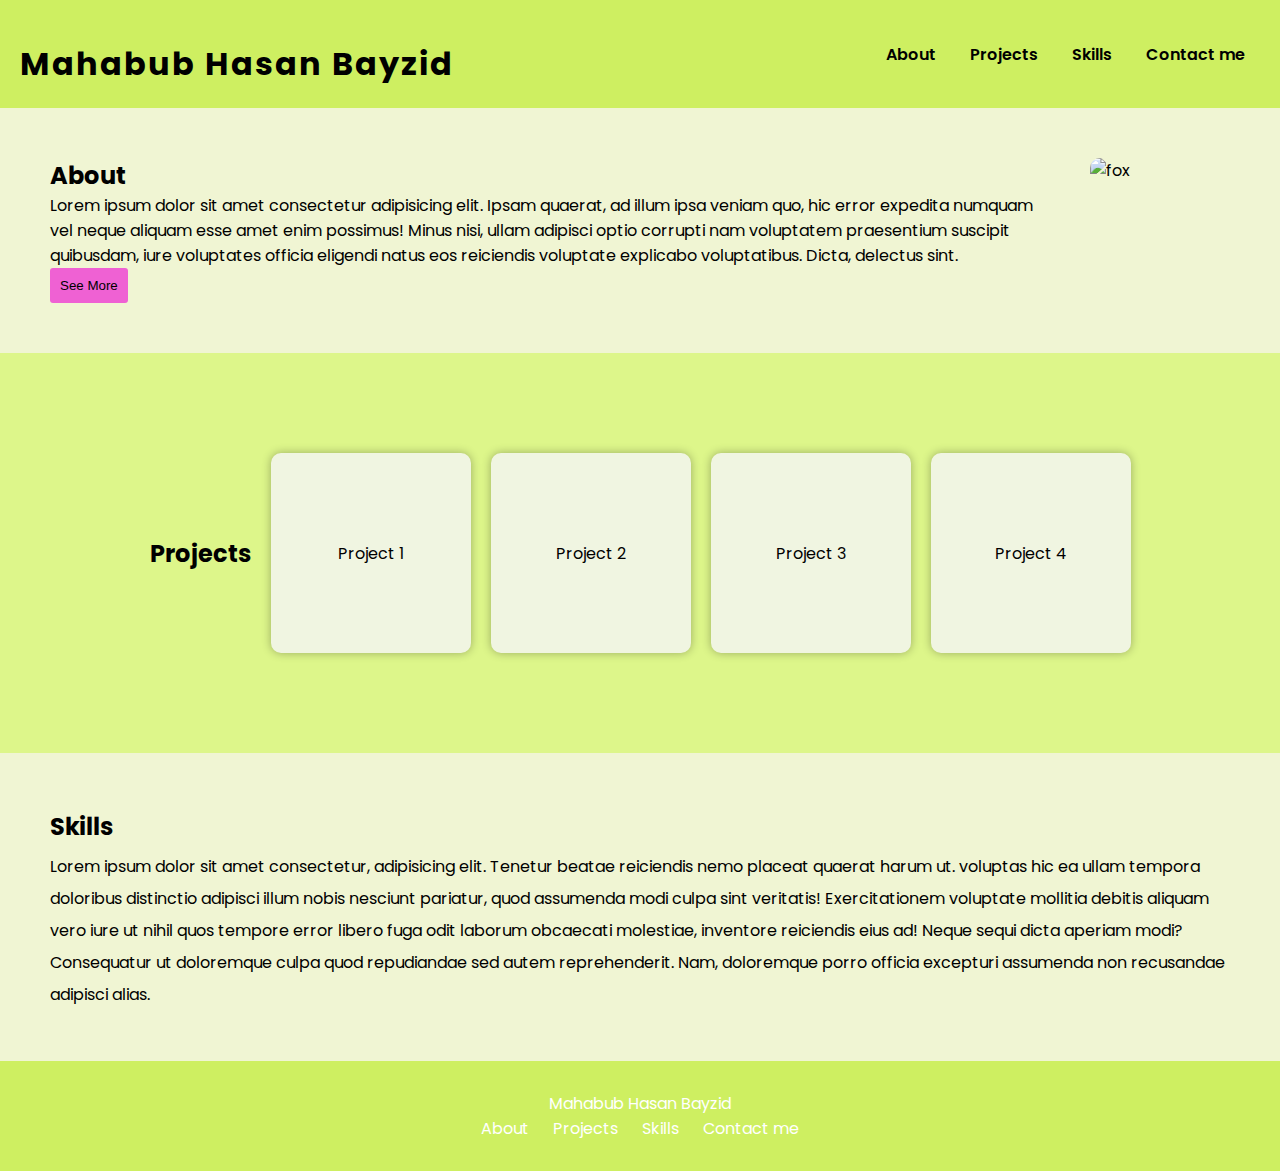
==== Week 6/index.html @ 0e4c1990 "HTML/CSS" ====
<!DOCTYPE html>
<html lang="en">
<head>
  <meta charset="UTF-8">
  <meta name="viewport" content="width=device-width, initial-scale=1.0">
  <title>Portfolio</title>
  <link href="https://fonts.googleapis.com/css2?family=Poppins:wght@300;400;600&display=swap" rel="stylesheet">
  <link rel="stylesheet" href="style.css">
</head>
<body>
<div class="overlay hidden">
    <div class="modal">
        <h2>I am Modal</h2>
        <p>
            Lorem ipsum dolor sit amet consectetur adipisicing elit. Odio dicta molestiae at voluptate veniam! Magnam error aut numquam dolor? Soluta sapiente iure eveniet porro quos ullam molestias vitae ipsum eum maiores repellendus aliquam maxime a recusandae molestiae itaque placeat et officia ipsa, quasi mollitia qui consequatur magni? Dignissimos, nihil id.
        </p>
        <button class="button">Close</button>
    </div>
</div>
    <nav>
        <h1>Mahabub Hasan Bayzid</h1>
        <div>
          <a href="#about">About</a>
          <a href="#projects">Projects</a>
          <a href="#skills">Skills</a>
          <a href="#contact">Contact me</a>
        </div>
      </nav>
      
      <div class="about" id="about">
        <div>
          <h2>About</h2>
          <p>Lorem ipsum dolor sit amet consectetur adipisicing elit. Ipsam quaerat, ad illum ipsa veniam quo, hic error expedita numquam vel neque aliquam esse amet enim possimus! Minus nisi, ullam adipisci optio corrupti nam voluptatem praesentium suscipit quibusdam, iure voluptates officia eligendi natus eos reiciendis voluptate explicabo voluptatibus. Dicta, delectus sint.</p>
          <button class="button" id="seeBtn">See More</button>
        </div>
        <img src="https://www.comfortzone.com/-/media/Project/OneWeb/ComfortZone/Images/Blog/how-can-I-soothe-and-calm-my-cat.jpeg" alt="fox">
      </div>
      <section id="projects">
          <div class="projects">
              <h2>Projects</h2>
              <div class="project-card">Project 1</div>
              <div class="project-card">Project 2</div>
              <div class="project-card">Project 3</div>
              <div class="project-card">Project 4</div>
          </div>
      </section>
      
      <section id="skills">
          <div class="skills">
              <h2>Skills</h2>
              <p>Lorem ipsum dolor sit amet consectetur, adipisicing elit. Tenetur beatae reiciendis nemo placeat quaerat harum ut.
                 voluptas hic ea ullam tempora doloribus distinctio adipisci illum nobis nesciunt pariatur, quod assumenda modi culpa sint veritatis!
                 
                 Exercitationem voluptate mollitia debitis aliquam vero iure ut nihil quos tempore error libero fuga odit laborum obcaecati molestiae, inventore reiciendis eius ad! Neque sequi dicta aperiam modi? Consequatur ut doloremque culpa quod repudiandae sed autem reprehenderit. Nam, doloremque porro officia excepturi assumenda non recusandae adipisci alias.</p>
            </div>
      </section>
      
      <footer>
          <p>Mahabub Hasan Bayzid</p>
          <a href="#about">About</a>
          <a href="#projects">Projects</a>
          <a href="#skills">Skills</a>
          <a href="#contact">Contact me</a>
          <button class="button" id="backBtn">Back to TOP</button>
      </footer>

<script src="script.js"></script>
</body>
</html>
---- Week 6/style.css ----
* {
  margin: 0;
  padding: 0;
  box-sizing: border-box;
}
html{
  scroll-behavior: smooth;
}
body {
  margin: 0;
  font-family: 'Poppins', sans-serif;
  background-color: #f0f5d3;
}

nav {
  display: flex;
  justify-content: space-between;
  align-items: center;
  padding: 20px;
  background: #ceef61;
  text-align: center;
}

nav a {
  text-decoration: none;
  color: black;
  margin: 0 15px;
  font-weight: 600;

}

h1 {
  text-align: center;
  margin-top: 20px;
  letter-spacing: 2px;
}

.section {
  padding: 100px 0;
  text-align: center;
}

.about {
  background: #f0f5d3;
  display: flex;
  justify-content: center;
  gap: 40px;
  padding: 50px;
  
}

.about img {
  width: 400px;
  height: auto;
  border-radius: 10px;
}

.projects {
  background: #ddf68a;
  display: flex;
  justify-content: center;
  align-items: center;
  gap: 20px;
  padding: 50px;
  height: 400px;
}

.project-card {
  width: 200px;
  height: 200px;
  background: #f0f5e1;
  box-shadow: 0 0 10px rgba(0, 0, 0, 0.3);
  display: grid;
  align-items: center;
  justify-content: center;
  border-radius: 10px;
}

.skills {
  background: #f0f5d3;
  color: rgb(0, 0, 0);
  padding: 50px;
  line-height: 2;
}
#backBtn{
  
  position: fixed;
  bottom: 10px;
  right: 10px;
  display: none;
}
footer {
  background: #ceef61;
  color: white;
  text-align: center;
  padding: 30px;
  position: relative;
}

footer a {
  color: white;
  margin: 10px;
  text-decoration: none;
}


#backBtn:hover{
  background-color: #f3eaf1;
  transition: 0.5s;
}


.button{
  background-color: #ef61d3;
  padding: 10px;
  border: none;
  color: black;
  border-radius: 3px;
}

.overlay{
  position: fixed;
  top: 0;
  bottom: 0;
  display: flex;
  width: 100vw;
  height: 100vh;
  background-color: rgba(0, 0, 0, 0.544);
  justify-content: center;
  align-items: center;
}

.modal{
  display: block;
  position: relative;
  background-color: aliceblue;
  height: 60vw;
  width: 60vh;
  padding-top: 30px;
  padding-left: 40px;
  padding-right: 40px;
}
.modal button{
  position: absolute;
  top: 30px;
  right: 40px;
}

.hidden{
  display: none;
}
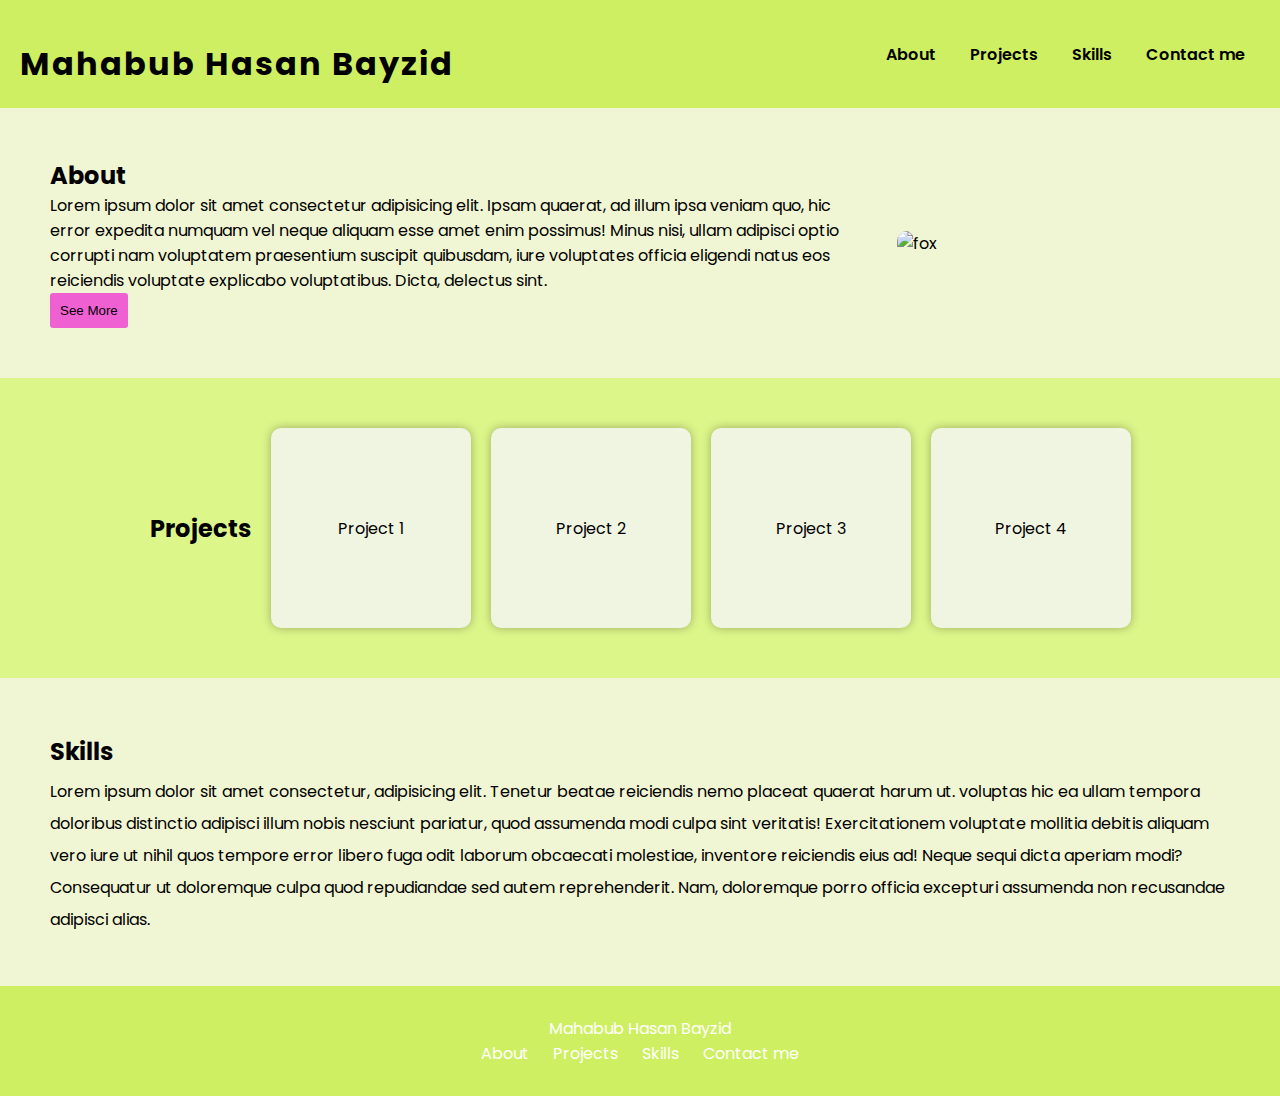
==== commit 927b3c5d: "Responsiveness" ====
--- a/Week 6/index.html
+++ b/Week 6/index.html
@@ -8,15 +8,6 @@
   <link rel="stylesheet" href="style.css">
 </head>
 <body>
-<div class="overlay hidden">
-    <div class="modal">
-        <h2>I am Modal</h2>
-        <p>
-            Lorem ipsum dolor sit amet consectetur adipisicing elit. Odio dicta molestiae at voluptate veniam! Magnam error aut numquam dolor? Soluta sapiente iure eveniet porro quos ullam molestias vitae ipsum eum maiores repellendus aliquam maxime a recusandae molestiae itaque placeat et officia ipsa, quasi mollitia qui consequatur magni? Dignissimos, nihil id.
-        </p>
-        <button class="button">Close</button>
-    </div>
-</div>
     <nav>
         <h1>Mahabub Hasan Bayzid</h1>
         <div>
@@ -56,14 +47,24 @@
       </section>
       
       <footer>
-          <p>Mahabub Hasan Bayzid</p>
-          <a href="#about">About</a>
-          <a href="#projects">Projects</a>
-          <a href="#skills">Skills</a>
-          <a href="#contact">Contact me</a>
-          <button class="button" id="backBtn">Back to TOP</button>
+        <p>Mahabub Hasan Bayzid</p>
+        <a href="#about">About</a>
+        <a href="#projects">Projects</a>
+        <a href="#skills">Skills</a>
+        <a href="#contact">Contact me</a>
+        <button class="button" id="backBtn">Back to TOP</button>
       </footer>
-
-<script src="script.js"></script>
+      
+      <div class="overlay hidden">
+        <div class="modal">
+            <h2>I am Modal</h2>
+            <p>
+                Lorem ipsum dolor sit amet consectetur adipisicing elit. Odio dicta molestiae at voluptate veniam! Magnam error aut numquam dolor? Soluta sapiente iure eveniet porro quos ullam molestias vitae ipsum eum maiores repellendus aliquam maxime a recusandae molestiae itaque placeat et officia ipsa, quasi mollitia qui consequatur magni? Dignissimos, nihil id.
+            </p>
+            <button class="button">Close</button>
+        </div>
+      </div>
+      
+      <script src="script.js"></script>
 </body>
-</html>
+</html>--- a/Week 6/style.css
+++ b/Week 6/style.css
@@ -3,9 +3,11 @@
   padding: 0;
   box-sizing: border-box;
 }
-html{
+
+html {
   scroll-behavior: smooth;
 }
+
 body {
   margin: 0;
   font-family: 'Poppins', sans-serif;
@@ -26,7 +28,6 @@
   color: black;
   margin: 0 15px;
   font-weight: 600;
-
 }
 
 h1 {
@@ -43,26 +44,27 @@
 .about {
   background: #f0f5d3;
   display: flex;
-  justify-content: center;
-  gap: 40px;
+  flex-direction: column;
+  align-items: center;
   padding: 50px;
-  
 }
 
 .about img {
-  width: 400px;
+  width: 100%;
+  max-width: 400px;
   height: auto;
   border-radius: 10px;
+  margin-top: 20px;
 }
 
 .projects {
   background: #ddf68a;
   display: flex;
+  flex-wrap: wrap;
   justify-content: center;
   align-items: center;
   gap: 20px;
   padding: 50px;
-  height: 400px;
 }
 
 .project-card {
@@ -70,7 +72,7 @@
   height: 200px;
   background: #f0f5e1;
   box-shadow: 0 0 10px rgba(0, 0, 0, 0.3);
-  display: grid;
+  display: flex;
   align-items: center;
   justify-content: center;
   border-radius: 10px;
@@ -82,13 +84,14 @@
   padding: 50px;
   line-height: 2;
 }
-#backBtn{
-  
+
+#backBtn {
   position: fixed;
   bottom: 10px;
   right: 10px;
   display: none;
 }
+
 footer {
   background: #ceef61;
   color: white;
@@ -103,14 +106,12 @@
   text-decoration: none;
 }
 
-
-#backBtn:hover{
+#backBtn:hover {
   background-color: #f3eaf1;
   transition: 0.5s;
 }
 
-
-.button{
+.button {
   background-color: #ef61d3;
   padding: 10px;
   border: none;
@@ -118,7 +119,7 @@
   border-radius: 3px;
 }
 
-.overlay{
+.overlay {
   position: fixed;
   top: 0;
   bottom: 0;
@@ -130,22 +131,33 @@
   align-items: center;
 }
 
-.modal{
+.modal {
   display: block;
   position: relative;
   background-color: aliceblue;
-  height: 60vw;
-  width: 60vh;
-  padding-top: 30px;
-  padding-left: 40px;
-  padding-right: 40px;
-}
-.modal button{
-  position: absolute;
-  top: 30px;
-  right: 40px;
+  max-width: 90%;
+  max-height: 90%;
+  padding: 30px;
 }
 
-.hidden{
+.modal button {
+  position: absolute;
+  top: 10px;
+  right: 10px;
+}
+
+.hidden {
   display: none;
+}
+
+@media (min-width: 768px) {
+  .about {
+    flex-direction: row;
+    justify-content: center;
+    gap: 40px;
+  }
+
+  .about img {
+    margin-top: 0;
+  }
 }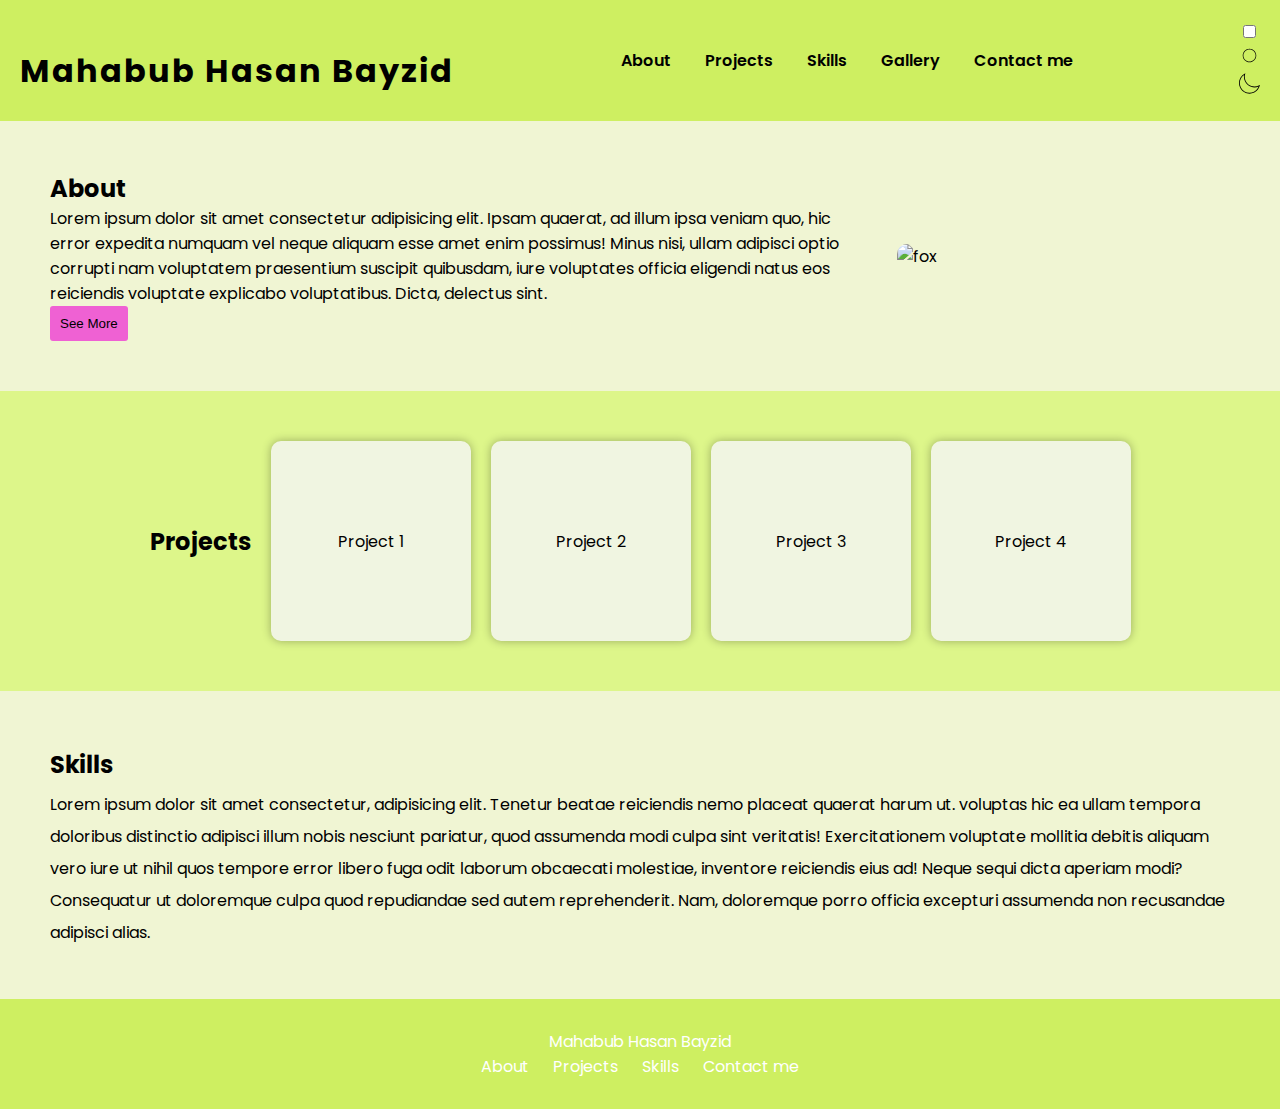
==== commit 980fdd42: "Added Gallery for Portfolio" ====
--- a/Week 6/index.html
+++ b/Week 6/index.html
@@ -8,16 +8,31 @@
   <link rel="stylesheet" href="style.css">
 </head>
 <body>
+  <header>
+
     <nav>
-        <h1>Mahabub Hasan Bayzid</h1>
-        <div>
-          <a href="#about">About</a>
-          <a href="#projects">Projects</a>
-          <a href="#skills">Skills</a>
-          <a href="#contact">Contact me</a>
-        </div>
-      </nav>
-      
+      <h1>Mahabub Hasan Bayzid</h1>
+      <div>
+        <a href="#about">About</a>
+        <a href="#projects">Projects</a>
+        <a href="#skills">Skills</a>
+        <a href="gallery.html">Gallery</a>
+        <a href="#contact">Contact me</a>
+      </div>
+      <div class="div">
+        <input type="checkbox" id="darkmode-toggle-input" />
+        <label for="darkmode-toggle-input" class="darkmode-toggle">
+          <svg version="1.1" class="sun" xmlns="http://www.w3.org/2000/svg" xmlns:xlink="http://www.w3.org/1999/xlink" x="0px" y="0px" viewBox="0 0 496 496" style="enable-background:new 0 0 496 496;" xml:space="preserve">
+            <path d="M248,88c-88.224,0-160,71.776-160,160s71.776,160,160,160s160-71.776,160-160S336.224,88,248,88z M248,392 c-79.4,0-144-64.6-144-144s64.6-144,144-144s144,64.6,144,144S327.4,392,248,392z" />
+          </svg>
+          <svg version="1.1" class="moon" xmlns="http://www.w3.org/2000/svg" xmlns:xlink="http://www.w3.org/1999/xlink" x="0px" y="0px" viewBox="0 0 49.739 49.739" style="enable-background:new 0 0 49.739 49.739;" xml:space="preserve">
+            <path d="M25.068,48.889c-9.173,0-18.017-5.06-22.396-13.804C-3.373,23.008,1.164,8.467,13.003,1.979l2.061-1.129l-0.615,2.268 c-1.479,5.459-0.899,11.25,1.633,16.306c2.75,5.493,7.476,9.587,13.305,11.526c5.831,1.939,12.065,1.492,17.559-1.258v0 c0.25-0.125,0.492-0.258,0.734-0.391l2.061-1.13l-0.585,2.252c-1.863,6.873-6.577,12.639-12.933,15.822 C32.639,48.039,28.825,48.888,25.068,48.889z M12.002,4.936c-9.413,6.428-12.756,18.837-7.54,29.253 c5.678,11.34,19.522,15.945,30.864,10.268c5.154-2.582,9.136-7.012,11.181-12.357c-5.632,2.427-11.882,2.702-17.752,0.748 c-6.337-2.108-11.473-6.557-14.463-12.528C11.899,15.541,11.11,10.16,12.002,4.936z" />
+          </svg>
+        </label>
+      </div>
+    </nav>
+  </header>
+    
       <div class="about" id="about">
         <div>
           <h2>About</h2>
@@ -27,8 +42,8 @@
         <img src="https://www.comfortzone.com/-/media/Project/OneWeb/ComfortZone/Images/Blog/how-can-I-soothe-and-calm-my-cat.jpeg" alt="fox">
       </div>
       <section id="projects">
-          <div class="projects">
-              <h2>Projects</h2>
+        <div class="projects">
+            <h2>Projects</h2>
               <div class="project-card">Project 1</div>
               <div class="project-card">Project 2</div>
               <div class="project-card">Project 3</div>
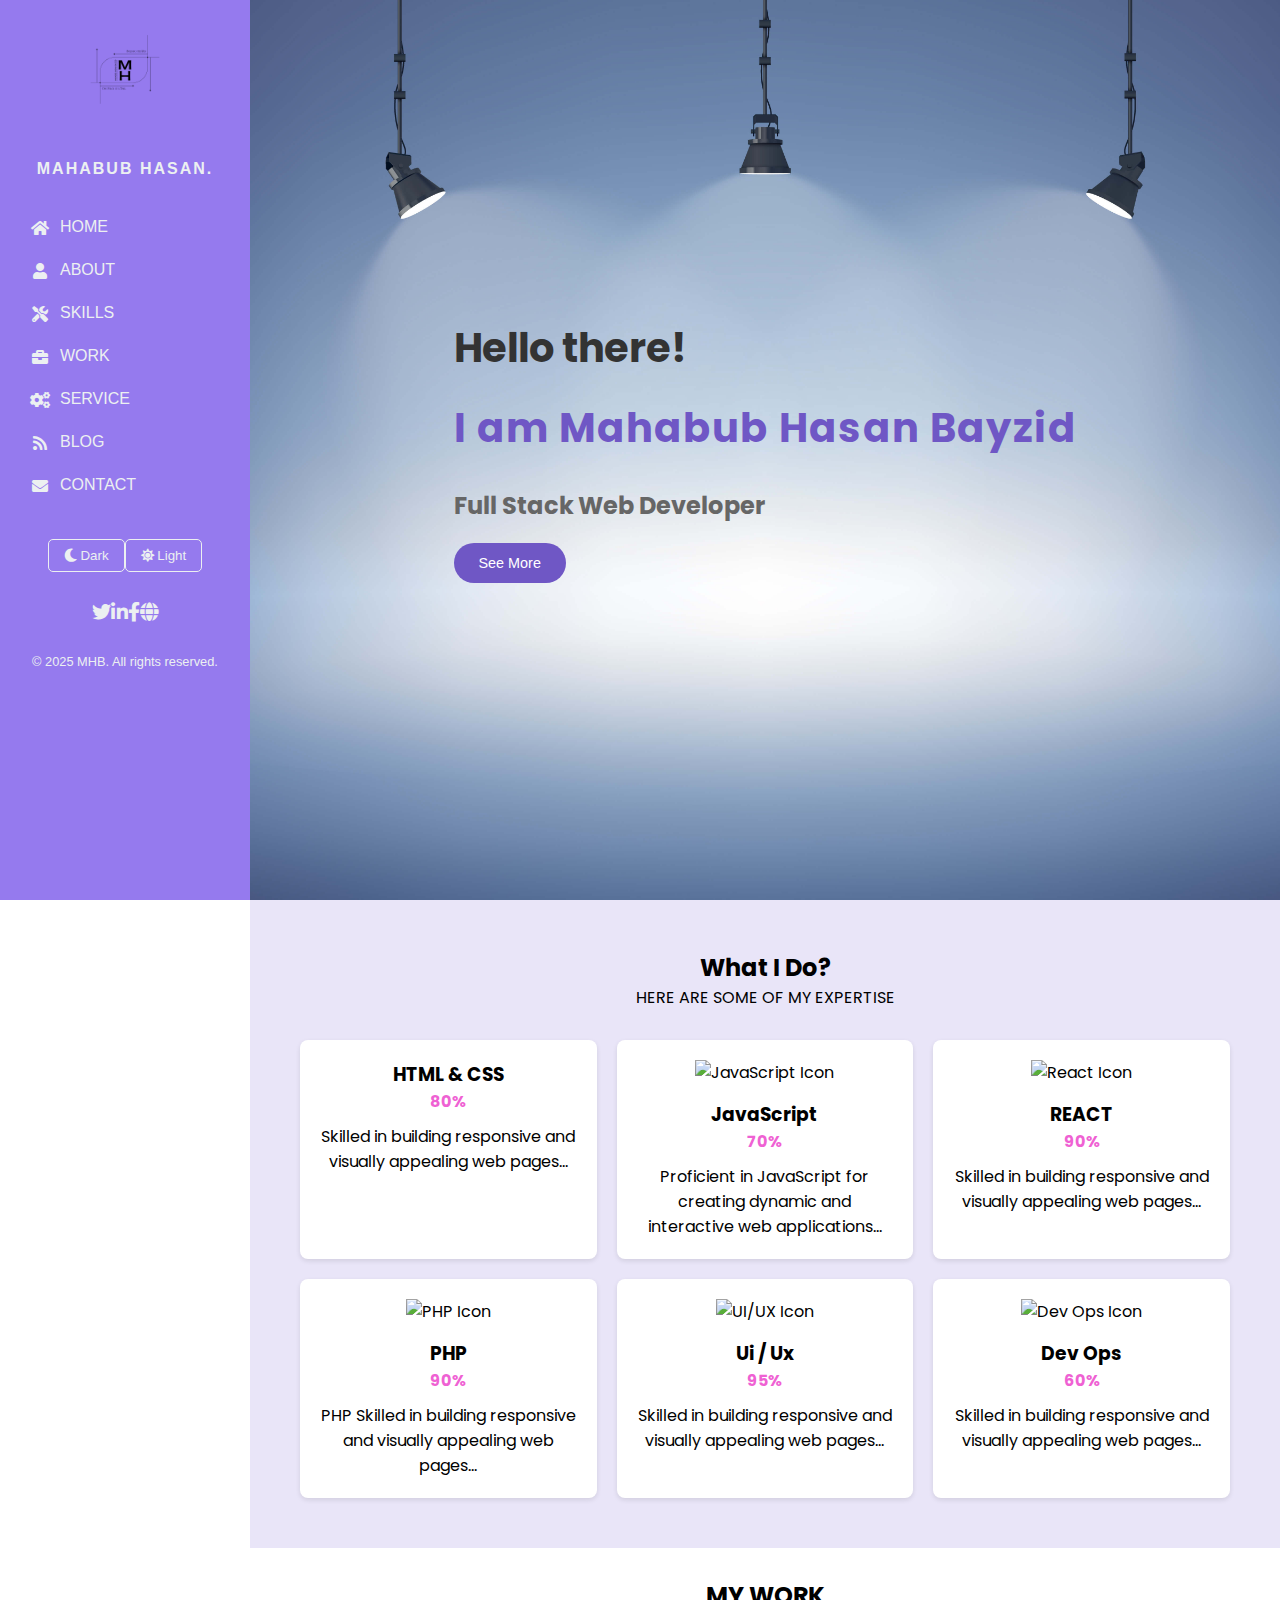
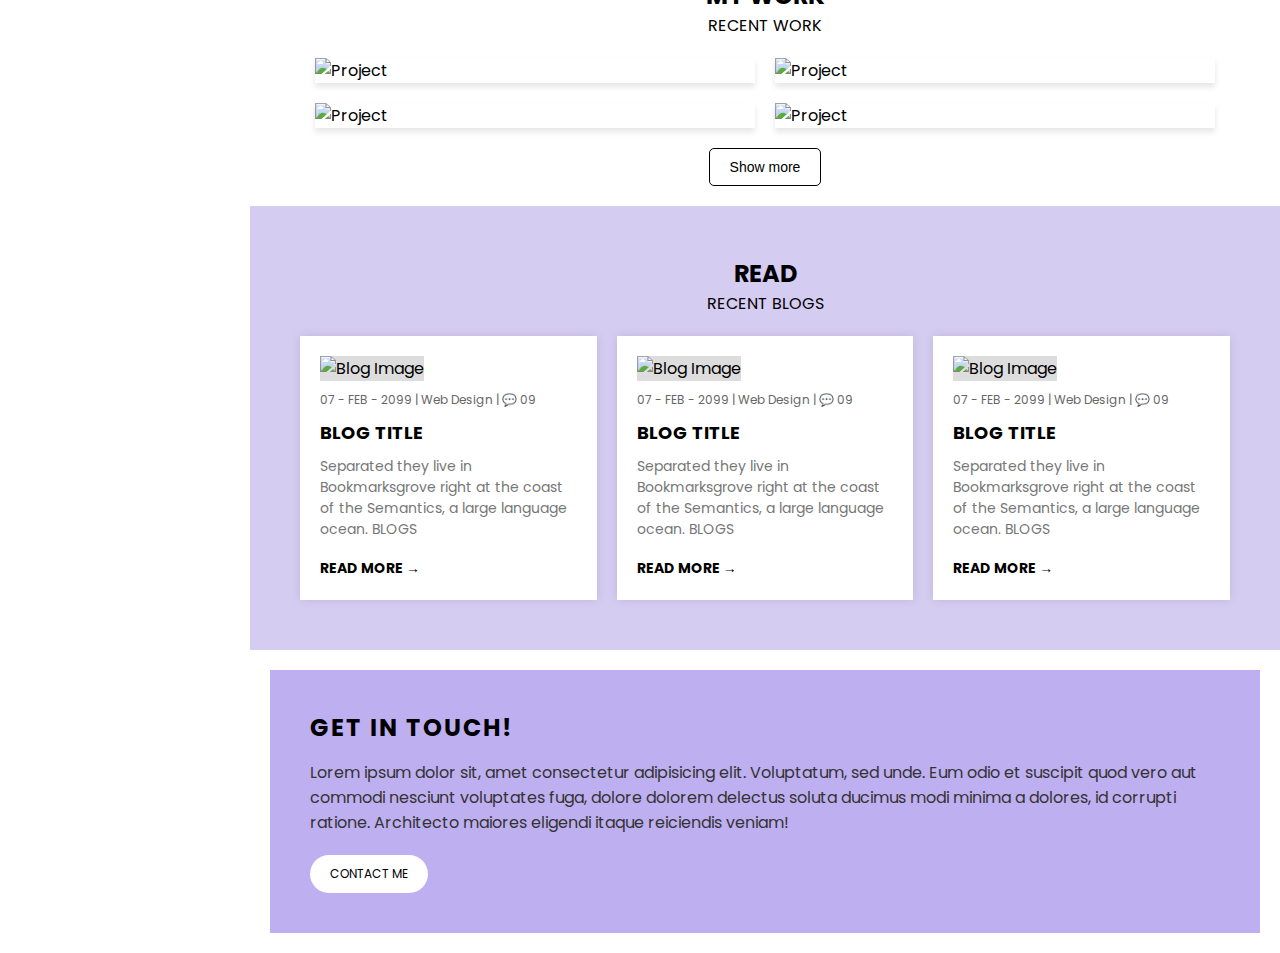
==== commit 9bb5d218: "Latest update on Portfolio" ====
--- a/Week 6/index.html
+++ b/Week 6/index.html
@@ -1,85 +1,242 @@
 <!DOCTYPE html>
 <html lang="en">
 <head>
-  <meta charset="UTF-8">
-  <meta name="viewport" content="width=device-width, initial-scale=1.0">
-  <title>Portfolio</title>
-  <link href="https://fonts.googleapis.com/css2?family=Poppins:wght@300;400;600&display=swap" rel="stylesheet">
-  <link rel="stylesheet" href="style.css">
+    <meta charset="UTF-8">
+    <meta name="viewport" content="width=device-width, initial-scale=1.0">
+    <title>Portfolio</title>
+    <link href="https://fonts.googleapis.com/css2?family=Poppins:wght@300;400;600&display=swap" rel="stylesheet">
+    <link rel="stylesheet" href="style.css">
+    <link rel="stylesheet" href="https://cdnjs.cloudflare.com/ajax/libs/font-awesome/5.15.3/css/all.min.css">
 </head>
 <body>
-  <header>
+    <div class="container">
+      <aside>
+        <nav>
+            <img src="1.png" alt="Your Logo" class="logo">
+            <h1>MAHABUB HASAN.</h1>
+            <div class="nav-links">
+                <a href="#home"><i class="fas fa-home"></i> HOME</a>
+                <a href="#about"><i class="fas fa-user"></i> ABOUT</a>
+                <a href="#skills"><i class="fas fa-tools"></i> SKILLS</a>
+                <a href="#work"><i class="fas fa-briefcase"></i> WORK</a>
+                <a href="#service"><i class="fas fa-cogs"></i> SERVICE</a>
+                <a href="#blog"><i class="fas fa-rss"></i> BLOG</a>
+                <a href="#contact"><i class="fas fa-envelope"></i> CONTACT</a>
+            </div>
+            <div class="dark-light-toggle">
+                <button class="dark-mode-btn"><i class="fas fa-moon"></i> Dark</button>
+                <button class="light-mode-btn"><i class="fas fa-sun"></i> Light</button>
+            </div>
+            <div class="social-links">
+                <a href="#" class="social-icon"><i class="fab fa-twitter"></i></a>
+                <a href="#" class="social-icon"><i class="fab fa-linkedin-in"></i></a>
+                <a href="#" class="social-icon"><i class="fab fa-facebook-f"></i></a>
+                <a href="#" class="social-icon"><i class="fas fa-globe"></i></a>
+            </div>
+            <div class="copyright">
+                © 2025 MHB. All rights reserved.
+            </div>
+        </nav>
+    </aside>
+        <main>
+            <div class="about" id="about">
+                <div>
+                    <h2>Hello there!</h2>
+                    <h1>I am Mahabub Hasan Bayzid</h1>
+                    <h4>Full Stack Web Developer</h4>
+                    <button class="button" id="seeBtn">See More</button>
+                </div>
 
-    <nav>
-      <h1>Mahabub Hasan Bayzid</h1>
-      <div>
-        <a href="#about">About</a>
-        <a href="#projects">Projects</a>
-        <a href="#skills">Skills</a>
-        <a href="gallery.html">Gallery</a>
-        <a href="#contact">Contact me</a>
-      </div>
-      <div class="div">
-        <input type="checkbox" id="darkmode-toggle-input" />
-        <label for="darkmode-toggle-input" class="darkmode-toggle">
-          <svg version="1.1" class="sun" xmlns="http://www.w3.org/2000/svg" xmlns:xlink="http://www.w3.org/1999/xlink" x="0px" y="0px" viewBox="0 0 496 496" style="enable-background:new 0 0 496 496;" xml:space="preserve">
-            <path d="M248,88c-88.224,0-160,71.776-160,160s71.776,160,160,160s160-71.776,160-160S336.224,88,248,88z M248,392 c-79.4,0-144-64.6-144-144s64.6-144,144-144s144,64.6,144,144S327.4,392,248,392z" />
-          </svg>
-          <svg version="1.1" class="moon" xmlns="http://www.w3.org/2000/svg" xmlns:xlink="http://www.w3.org/1999/xlink" x="0px" y="0px" viewBox="0 0 49.739 49.739" style="enable-background:new 0 0 49.739 49.739;" xml:space="preserve">
-            <path d="M25.068,48.889c-9.173,0-18.017-5.06-22.396-13.804C-3.373,23.008,1.164,8.467,13.003,1.979l2.061-1.129l-0.615,2.268 c-1.479,5.459-0.899,11.25,1.633,16.306c2.75,5.493,7.476,9.587,13.305,11.526c5.831,1.939,12.065,1.492,17.559-1.258v0 c0.25-0.125,0.492-0.258,0.734-0.391l2.061-1.13l-0.585,2.252c-1.863,6.873-6.577,12.639-12.933,15.822 C32.639,48.039,28.825,48.888,25.068,48.889z M12.002,4.936c-9.413,6.428-12.756,18.837-7.54,29.253 c5.678,11.34,19.522,15.945,30.864,10.268c5.154-2.582,9.136-7.012,11.181-12.357c-5.632,2.427-11.882,2.702-17.752,0.748 c-6.337-2.108-11.473-6.557-14.463-12.528C11.899,15.541,11.11,10.16,12.002,4.936z" />
-          </svg>
-        </label>
-      </div>
-    </nav>
-  </header>
-    
-      <div class="about" id="about">
-        <div>
-          <h2>About</h2>
-          <p>Lorem ipsum dolor sit amet consectetur adipisicing elit. Ipsam quaerat, ad illum ipsa veniam quo, hic error expedita numquam vel neque aliquam esse amet enim possimus! Minus nisi, ullam adipisci optio corrupti nam voluptatem praesentium suscipit quibusdam, iure voluptates officia eligendi natus eos reiciendis voluptate explicabo voluptatibus. Dicta, delectus sint.</p>
-          <button class="button" id="seeBtn">See More</button>
-        </div>
-        <img src="https://www.comfortzone.com/-/media/Project/OneWeb/ComfortZone/Images/Blog/how-can-I-soothe-and-calm-my-cat.jpeg" alt="fox">
-      </div>
-      <section id="projects">
-        <div class="projects">
-            <h2>Projects</h2>
-              <div class="project-card">Project 1</div>
-              <div class="project-card">Project 2</div>
-              <div class="project-card">Project 3</div>
-              <div class="project-card">Project 4</div>
-          </div>
-      </section>
-      
-      <section id="skills">
-          <div class="skills">
-              <h2>Skills</h2>
-              <p>Lorem ipsum dolor sit amet consectetur, adipisicing elit. Tenetur beatae reiciendis nemo placeat quaerat harum ut.
-                 voluptas hic ea ullam tempora doloribus distinctio adipisci illum nobis nesciunt pariatur, quod assumenda modi culpa sint veritatis!
-                 
-                 Exercitationem voluptate mollitia debitis aliquam vero iure ut nihil quos tempore error libero fuga odit laborum obcaecati molestiae, inventore reiciendis eius ad! Neque sequi dicta aperiam modi? Consequatur ut doloremque culpa quod repudiandae sed autem reprehenderit. Nam, doloremque porro officia excepturi assumenda non recusandae adipisci alias.</p>
-            </div>
-      </section>
-      
-      <footer>
-        <p>Mahabub Hasan Bayzid</p>
-        <a href="#about">About</a>
-        <a href="#projects">Projects</a>
-        <a href="#skills">Skills</a>
-        <a href="#contact">Contact me</a>
-        <button class="button" id="backBtn">Back to TOP</button>
-      </footer>
-      
-      <div class="overlay hidden">
+            </div>
+            <section id="expertise">
+              <div class="expertise">
+                <h2>What I Do?</h2>
+                <p>HERE ARE SOME OF MY EXPERTISE</p>
+            
+                <div class="expertise-grid">
+                  <div class="expertise-item">
+
+                    <h3>HTML & CSS</h3>
+                    <div class="expertise-percentage">80%</div>
+                    <p>Skilled in building responsive and visually appealing web pages...</p>
+                  </div>
+            
+                  <div class="expertise-item">
+                    <div class="expertise-icon">
+                      <img src="javascript-icon.png" alt="JavaScript Icon">
+                    </div>
+                    <h3>JavaScript</h3>
+                    <div class="expertise-percentage">70%</div>
+                    <p>Proficient in JavaScript for creating dynamic and interactive web applications...</p>
+                  </div>
+            
+                  <div class="expertise-item">
+                    <div class="expertise-icon">
+                      <img src="react-icon.png" alt="React Icon">
+                    </div>
+                    <h3>REACT</h3>
+                    <div class="expertise-percentage">90%</div>
+                    <p>Skilled in building responsive and visually appealing web pages...</p>
+                  </div>
+            
+                  <div class="expertise-item">
+                    <div class="expertise-icon">
+                      <img src="php-icon.png" alt="PHP Icon">
+                    </div>
+                    <h3>PHP</h3>
+                    <div class="expertise-percentage">90%</div>
+                    <p>PHP Skilled in building responsive and visually appealing web pages...</p>
+                  </div>
+            
+                  <div class="expertise-item">
+                    <div class="expertise-icon">
+                      <img src="ui-ux-icon.png" alt="UI/UX Icon">
+                    </div>
+                    <h3>Ui / Ux</h3>
+                    <div class="expertise-percentage">95%</div>
+                    <p>Skilled in building responsive and visually appealing web pages...</p>
+                  </div>
+            
+                  <div class="expertise-item">
+                    <div class="expertise-icon">
+                      <img src="devops-icon.png" alt="Dev Ops Icon">
+                    </div>
+                    <h3>Dev Ops</h3>
+                    <div class="expertise-percentage">60%</div>
+                    <p>Skilled in building responsive and visually appealing web pages...</p>
+                  </div>
+                </div>
+              </div>
+            </section>
+            <section class="recent-work">
+              <div class="title">
+                <h2>MY WORK</h2>
+              <p>RECENT WORK</p>
+              </div>
+      
+              <div class="work-container">
+                  <div class="work-item">
+                      <div class="work-image">
+                          <img src="https://img.freepik.com/free-photo/person-front-computer-working-html_23-2150040428.jpg?t=st=1742812844~exp=1742816444~hmac=ec4f55146894d433241102305d8288ed17f08cdba83048f12a422a1aa4fe2032&w=1800" alt="Project">
+                          <div class="hover-overlay">
+                              <h3 class="project-title">PROJECT 01</h3>
+                              <p class="project-description">SHORT DESCRIPTION</p>
+                              <div class="project-icons">
+                                  <span>👁️ 999</span>
+                                  <span>💬 99</span>
+                              </div>
+                              <a href="#" class="learn-more">Learn More →</a>
+                          </div>
+                      </div>
+                  </div>
+      
+                  <div class="work-item">
+                      <div class="work-image">
+                          <img src="https://images.pexels.com/photos/5816297/pexels-photo-5816297.jpeg?auto=compress&cs=tinysrgb&w=1260&h=750&dpr=2" alt="Project">
+                          <div class="hover-overlay">
+                              <h3 class="project-title">PROJECT 02</h3>
+                              <p class="project-description">SHORT DESCRIPTION</p>
+                              <div class="project-icons">
+                                  <span>👁️ 750</span>
+                                  <span>💬 80</span>
+                              </div>
+                              <a href="#" class="learn-more">Learn More →</a>
+                          </div>
+                      </div>
+                  </div>
+      
+                  <div class="work-item">
+                      <div class="work-image">
+                          <img src="https://img.freepik.com/free-photo/programming-background-collage_23-2149901790.jpg?t=st=1742813576~exp=1742817176~hmac=47d183bf5f72f9392e6e38401382e5103aaeb46cba23ff16f8c1e541e350178c&w=2000" alt="Project">
+                          <div class="hover-overlay">
+                              <h3 class="project-title">PROJECT 03</h3>
+                              <p class="project-description">SHORT DESCRIPTION</p>
+                              <div class="project-icons">
+                                  <span>👁️ 500</span>
+                                  <span>💬 60</span>
+                              </div>
+                              <a href="#" class="learn-more">Learn More →</a>
+                          </div>
+                      </div>
+                  </div>
+      
+                  <div class="work-item">
+                      <div class="work-image">
+                          <img src="https://img.freepik.com/free-photo/3d-rendering-website-hosting-concept_23-2149484783.jpg?t=st=1742813604~exp=1742817204~hmac=e584d463da254c04ffedb58e4137870bdddca86424dcd85049539c5c8bf450e4&w=2000" alt="Project">
+                          <div class="hover-overlay">
+                              <h3 class="project-title">PROJECT 04</h3>
+                              <p class="project-description">SHORT DESCRIPTION</p>
+                              <div class="project-icons">
+                                  <span>👁️ 300</span>
+                                  <span>💬 40</span>
+                              </div>
+                              <a href="#" class="learn-more">Learn More →</a>
+                          </div>
+                      </div>
+                  </div>
+              </div>
+      
+              <div class="showmore">
+                <button class="show-more">Show more</button>
+              </div>
+          </section>
+            <section class="blog-section">
+              <h2>READ</h2>
+              <p>RECENT BLOGS</p>
+              
+              <div class="blog-container">
+                  <div class="blog-card">
+                      <div class="blog-image">
+                          <img src="https://images.pexels.com/photos/1779487/pexels-photo-1779487.jpeg?auto=compress&cs=tinysrgb&w=1260&h=750&dpr=2" alt="Blog Image">
+                      </div>
+                      <p class="blog-meta">07 - FEB - 2099 | Web Design | 💬 09</p>
+                      <h3 class="blog-title">BLOG TITLE</h3>
+                      <p class="blog-description">Separated they live in Bookmarksgrove right at the coast of the Semantics, a large language ocean. BLOGS</p>
+                      <a href="#" class="read-more">READ MORE →</a>
+                  </div>
+      
+                  <div class="blog-card">
+                      <div class="blog-image">
+                          <img src="https://images.pexels.com/photos/5926382/pexels-photo-5926382.jpeg?auto=compress&cs=tinysrgb&w=1260&h=750&dpr=2" alt="Blog Image">
+                      </div>
+                      <p class="blog-meta">07 - FEB - 2099 | Web Design | 💬 09</p>
+                      <h3 class="blog-title">BLOG TITLE</h3>
+                      <p class="blog-description">Separated they live in Bookmarksgrove right at the coast of the Semantics, a large language ocean. BLOGS</p>
+                      <a href="#" class="read-more">READ MORE →</a>
+                  </div>
+      
+                  <div class="blog-card">
+                      <div class="blog-image">
+                          <img src="https://images.pexels.com/photos/4974922/pexels-photo-4974922.jpeg?auto=compress&cs=tinysrgb&w=1260&h=750&dpr=2" alt="Blog Image">
+                      </div>
+                      <p class="blog-meta">07 - FEB - 2099 | Web Design | 💬 09</p>
+                      <h3 class="blog-title">BLOG TITLE</h3>
+                      <p class="blog-description">Separated they live in Bookmarksgrove right at the coast of the Semantics, a large language ocean. BLOGS</p>
+                      <a href="#" class="read-more">READ MORE →</a>
+                  </div>
+              </div>
+          </section>
+          <section>
+            <div class="contact-box">
+                <h2 class="contact-title">GET IN TOUCH!</h2>
+                <p class="contact-description">
+                   Lorem ipsum dolor sit, amet consectetur adipisicing elit. Voluptatum, sed unde. Eum odio et suscipit quod vero aut commodi nesciunt voluptates fuga, dolore dolorem delectus soluta ducimus modi minima a dolores, id corrupti ratione. Architecto maiores eligendi itaque reiciendis veniam!
+                </p>
+                <a href="#" class="contact-button">CONTACT ME</a>
+            </div>
+        </section>
+              <button class="button" id="backBtn">Back to TOP</button>
+        </main>
+    </div>
+    <div class="overlay hidden">
         <div class="modal">
             <h2>I am Modal</h2>
             <p>
-                Lorem ipsum dolor sit amet consectetur adipisicing elit. Odio dicta molestiae at voluptate veniam! Magnam error aut numquam dolor? Soluta sapiente iure eveniet porro quos ullam molestias vitae ipsum eum maiores repellendus aliquam maxime a recusandae molestiae itaque placeat et officia ipsa, quasi mollitia qui consequatur magni? Dignissimos, nihil id.
+              Passionate full stack developer skilled in crafting responsive, user-focused websites and applications. Experienced with HTML, CSS, JavaScript, and backend technologies. Driven by problem-solving and innovation.
             </p>
-            <button class="button">Close</button>
+            <button class="button close-modal">Close</button>
         </div>
-      </div>
-      
-      <script src="script.js"></script>
+    </div>
+    <script src="script.js"></script>
 </body>
 </html>--- a/Week 6/style.css
+++ b/Week 6/style.css
@@ -11,27 +11,108 @@
 body {
   margin: 0;
   font-family: 'Poppins', sans-serif;
-  background-color: #f0f5d3;
+  background-color: #ffffff;
+}
+
+.container {
+  display: flex;
+}
+
+aside {
+  width: 250px; 
+  background: #957aee; 
+  position: fixed;
+  height: 100vh;
+  overflow-y: auto;
+  padding: 20px;
+  display: flex;
+  flex-direction: column;
+  color: #ecf0f1; 
+  font-family: sans-serif;
 }
 
 nav {
   display: flex;
+  flex-direction: column;
+  align-items: center;
+  text-align: left;
+  width: 100%;
+}
+
+.logo {
+  width: 100px;
+  height: auto;
+  margin-bottom: 20px;
+  border-radius: 50%;
+}
+
+h1 {
+  font-size: 1em;
+  margin-bottom: 30px;
+}
+
+.nav-links {
+  width: 100%;
+}
+
+.nav-links a {
+  display: flex;
+  align-items: flex-end;
+  text-decoration: none;
+  color: #ecf0f1;
+  padding: 10px;
+  margin-bottom: 5px;
+  border-radius: 5px;
+}
+
+.nav-links i {
+  margin-right: 10px;
+  width: 20px; 
+  text-align: center;
+}
+
+.dark-light-toggle {
+  margin-top: 30px;
+  display: flex;
   justify-content: space-between;
-  align-items: center;
-  padding: 20px;
-  background: #ceef61;
-  text-align: center;
-}
-
-nav a {
-  text-decoration: none;
-  color: black;
-  margin: 0 15px;
-  font-weight: 600;
+}
+
+.dark-light-toggle button {
+  background: none;
+  border: 1px solid #ecf0f1;
+  color: #ecf0f1;
+  padding: 8px 15px;
+  border-radius: 5px;
+  cursor: pointer;
+}
+
+.dark-light-toggle button:hover {
+  background: #34495e;
+}
+
+.social-links {
+  margin-top: 30px;
+  display: flex;
+  justify-content: space-around;
+}
+
+.social-links a {
+  color: #ecf0f1;
+  font-size: 1.2em;
+}
+
+.copyright {
+  margin-top: 30px;
+  text-align: center;
+  font-size: 0.8em;
+}
+
+main {
+  margin-left: 250px;
+  width: calc(100vw - 250px);
 }
 
 h1 {
-  text-align: center;
   margin-top: 20px;
   letter-spacing: 2px;
 }
@@ -42,47 +123,85 @@
 }
 
 .about {
-  background: #f0f5d3;
-  display: flex;
-  flex-direction: column;
-  align-items: center;
+  background-image: url('header.jpg');
+    background-size: cover;
+    background-position: center;
+    background-repeat: no-repeat;
+    height: 100vh;
+    height: 100vh;
+    display: flex;
+    flex-direction: column;
+    justify-content: center;
+    align-items: center;
+  }
+
+  .about h1 {
+    font-size: 2.5rem;
+    color: #6f57c5;
+  }
+
+.about h2 {
+  font-size: 2.5rem;
+  font-weight: bold;
+  color: #333;
+}
+
+.about h4 {
+  font-size: 1.5rem;
+  color: #666;
+  margin-bottom: 20px;
+}
+
+#seeBtn {
+  background-color: #6f57c5;
+  color: white;
+  padding: 12px 25px;
+  font-size: 0.9rem;
+  border: none;
+  border-radius: 30px;
+  cursor: pointer;
+  transition: 0.3s ease-in-out;
+}
+
+.button:hover {
+  background-color: #5a47a0;
+}
+
+#expertise {
+  background-color: #e9e5f8; 
   padding: 50px;
 }
 
-.about img {
-  width: 100%;
-  max-width: 400px;
-  height: auto;
-  border-radius: 10px;
-  margin-top: 20px;
-}
-
-.projects {
-  background: #ddf68a;
-  display: flex;
-  flex-wrap: wrap;
-  justify-content: center;
-  align-items: center;
+.expertise {
+  text-align: center;
+}
+
+.expertise-grid {
+  display: grid;
+  grid-template-columns: repeat(auto-fit, minmax(250px, 1fr));
   gap: 20px;
-  padding: 50px;
-}
-
-.project-card {
-  width: 200px;
-  height: 200px;
-  background: #f0f5e1;
-  box-shadow: 0 0 10px rgba(0, 0, 0, 0.3);
-  display: flex;
-  align-items: center;
-  justify-content: center;
-  border-radius: 10px;
-}
-
-.skills {
-  background: #f0f5d3;
-  color: rgb(0, 0, 0);
-  padding: 50px;
-  line-height: 2;
+  margin-top: 30px;
+}
+
+.expertise-item {
+  background-color: #ffffff;
+  padding: 20px;
+  border-radius: 8px;
+  box-shadow: 0 2px 5px rgba(0, 0, 0, 0.1);
+  text-align: center;
+}
+
+.expertise-icon img {
+  width: 80px; 
+  height: 80px;
+  object-fit: contain; 
+  margin-bottom: 15px;
+}
+
+.expertise-percentage {
+  font-weight: bold;
+  color: #ef61d3; 
+  margin-bottom: 10px;
 }
 
 #backBtn {
@@ -90,20 +209,6 @@
   bottom: 10px;
   right: 10px;
   display: none;
-}
-
-footer {
-  background: #ceef61;
-  color: white;
-  text-align: center;
-  padding: 30px;
-  position: relative;
-}
-
-footer a {
-  color: white;
-  margin: 10px;
-  text-decoration: none;
 }
 
 #backBtn:hover {
@@ -122,14 +227,19 @@
 .overlay {
   position: fixed;
   top: 0;
-  bottom: 0;
-  display: flex;
-  width: 100vw;
-  height: 100vh;
-  background-color: rgba(0, 0, 0, 0.544);
+  left: 0;
+  width: 100%;
+  height: 100%;
+  background: rgba(0, 0, 0, 0.5);
+  display: flex;
   justify-content: center;
   align-items: center;
 }
+
+.hidden {
+  display: none;
+}
+
 
 .modal {
   display: block;
@@ -146,18 +256,251 @@
   right: 10px;
 }
 
-.hidden {
-  display: none;
+.blog-section {
+  text-align: center;
+  padding: 50px;
+  background-color:#d5ccf2;
+}
+
+.section-subtitle {
+  font-size: 14px;
+  letter-spacing: 2px;
+  color: #888;
+}
+
+.section-title {
+  font-size: 32px;
+  font-weight: bold;
+  margin-bottom: 30px;
+}
+
+.section-subtitle {
+  font-size: 14px;
+  letter-spacing: 2px;
+  font-weight: bold;
+  color: #444;
+}
+
+.section-title {
+  font-size: 28px;
+  font-weight: bold;
+  margin-bottom: 20px;
+}
+
+/* Work Container */
+.title{
+  text-align: center;
+  margin-top: 30px;
+  margin-bottom: 20px;
+}
+
+.work-container {
+  display: grid;
+  grid-template-columns: repeat(2, 1fr);
+  gap: 20px;
+  justify-content: center;
+  max-width: 900px;
+  margin: 0 auto;
+}
+
+.work-item {
+  position: relative;
+  overflow: hidden;
+  box-shadow: 0px 4px 6px rgba(0, 0, 0, 0.1);
+}
+
+.work-item img {
+  width: 100%;
+  display: block;
+  transition: 0.5s ease-in-out;
+}
+
+/* Hover Effect */
+.work-item .hover-overlay {
+  position: absolute;
+  top: 0;
+  left: 0;
+  width: 100%;
+  height: 100%;
+  background: rgba(0, 0, 0, 0.7);
+  color: white;
+  display: flex;
+  flex-direction: column;
+  justify-content: center;
+  align-items: center;
+  opacity: 0;
+  transition: opacity 0.3s ease-in-out;
+}
+
+.work-item:hover .hover-overlay {
+  opacity: 1;
+}
+
+.project-title {
+  font-size: 18px;
+  font-weight: bold;
+}
+
+.project-description {
+  font-size: 14px;
+  margin: 5px 0;
+}
+
+.project-icons {
+  font-size: 12px;
+  margin: 10px 0;
+}
+
+.learn-more {
+  display: inline-block;
+  padding: 8px 15px;
+  color: white;
+  border: 1px solid white;
+  text-decoration: none;
+  border-radius: 5px;
+  font-size: 12px;
+  transition: 0.3s;
+}
+
+.learn-more:hover {
+  background-color: white;
+  color: black;
+}
+
+
+
+.showmore{
+  text-align: center;
+  margin-bottom: 20px;
+}
+.show-more {
+  border: 1px solid black;
+  margin-top: 20px;
+  padding: 10px 20px;
+  background: white;
+  border-radius: 5px;
+  font-size: 14px;
+  cursor: pointer;
+  transition: 0.3s ease-in-out;
+}
+
+.show-more:hover {
+  background:#000000;
+  color: white;
+  
+}
+
+
+.blog-container {
+  display: flex;
+  justify-content: center;
+  gap: 20px;
+  margin-top: 20px;
+}
+
+
+.blog-card {
+  background: white;
+  max-width: 300px;
+  padding: 20px;
+  text-align: left;
+  box-shadow: 0 0 10px rgba(0, 0, 0, 0.1);
+}
+.blog-card:hover{
+  
+}
+
+
+.blog-image img {
+  width: 100%;
+  height: 200px;
+  background-color: #ddd;
+}
+
+
+.blog-meta {
+  font-size: 12px;
+  color: #666;
+  margin: 10px 0;
+}
+
+
+.blog-title {
+  font-size: 18px;
+  font-weight: bold;
+  margin: 10px 0;
+}
+
+/* Blog Description */
+.blog-description {
+  font-size: 14px;
+  color: #777;
+  margin-bottom: 15px;
+}
+
+/* Read More Button */
+.read-more {
+  font-size: 14px;
+  font-weight: bold;
+  text-decoration: none;
+  color: black;
+  display: inline-block;
+  transition: 0.3s ease-in-out;
+}
+
+.read-more:hover {
+  color:#957aee;
+}
+
+
+.contact-box {
+  margin: 20px;
+  background-color:#beaff0;
+  padding: 40px;
+  max-width: 1200px;
+  text-align: left;
+}
+
+
+
+.contact-title {
+  font-size: 24px;
+  font-weight: bold;
+  letter-spacing: 2px;
+  margin-bottom: 15px;
+}
+
+/* Description */
+.contact-description {
+  font-size: 16px;
+  color: #333;
+  margin-bottom: 20px;
+}
+
+/* Contact Button */
+.contact-button {
+  display: inline-block;
+  padding: 10px 20px;
+  font-size: 12px;
+  color: black;
+  background-color: white;
+  border-radius: 20px;
+  text-decoration: none;
+  transition: 0.3s ease-in-out;
+}
+
+.contact-button:hover {
+  background-color:#a38cef;
 }
 
 @media (min-width: 768px) {
   .about {
-    flex-direction: row;
-    justify-content: center;
-    gap: 40px;
+      flex-direction: row;
+      justify-content: center;
+      gap: 40px;
   }
 
   .about img {
-    margin-top: 0;
+      margin-top: 0;
   }
-}+}
